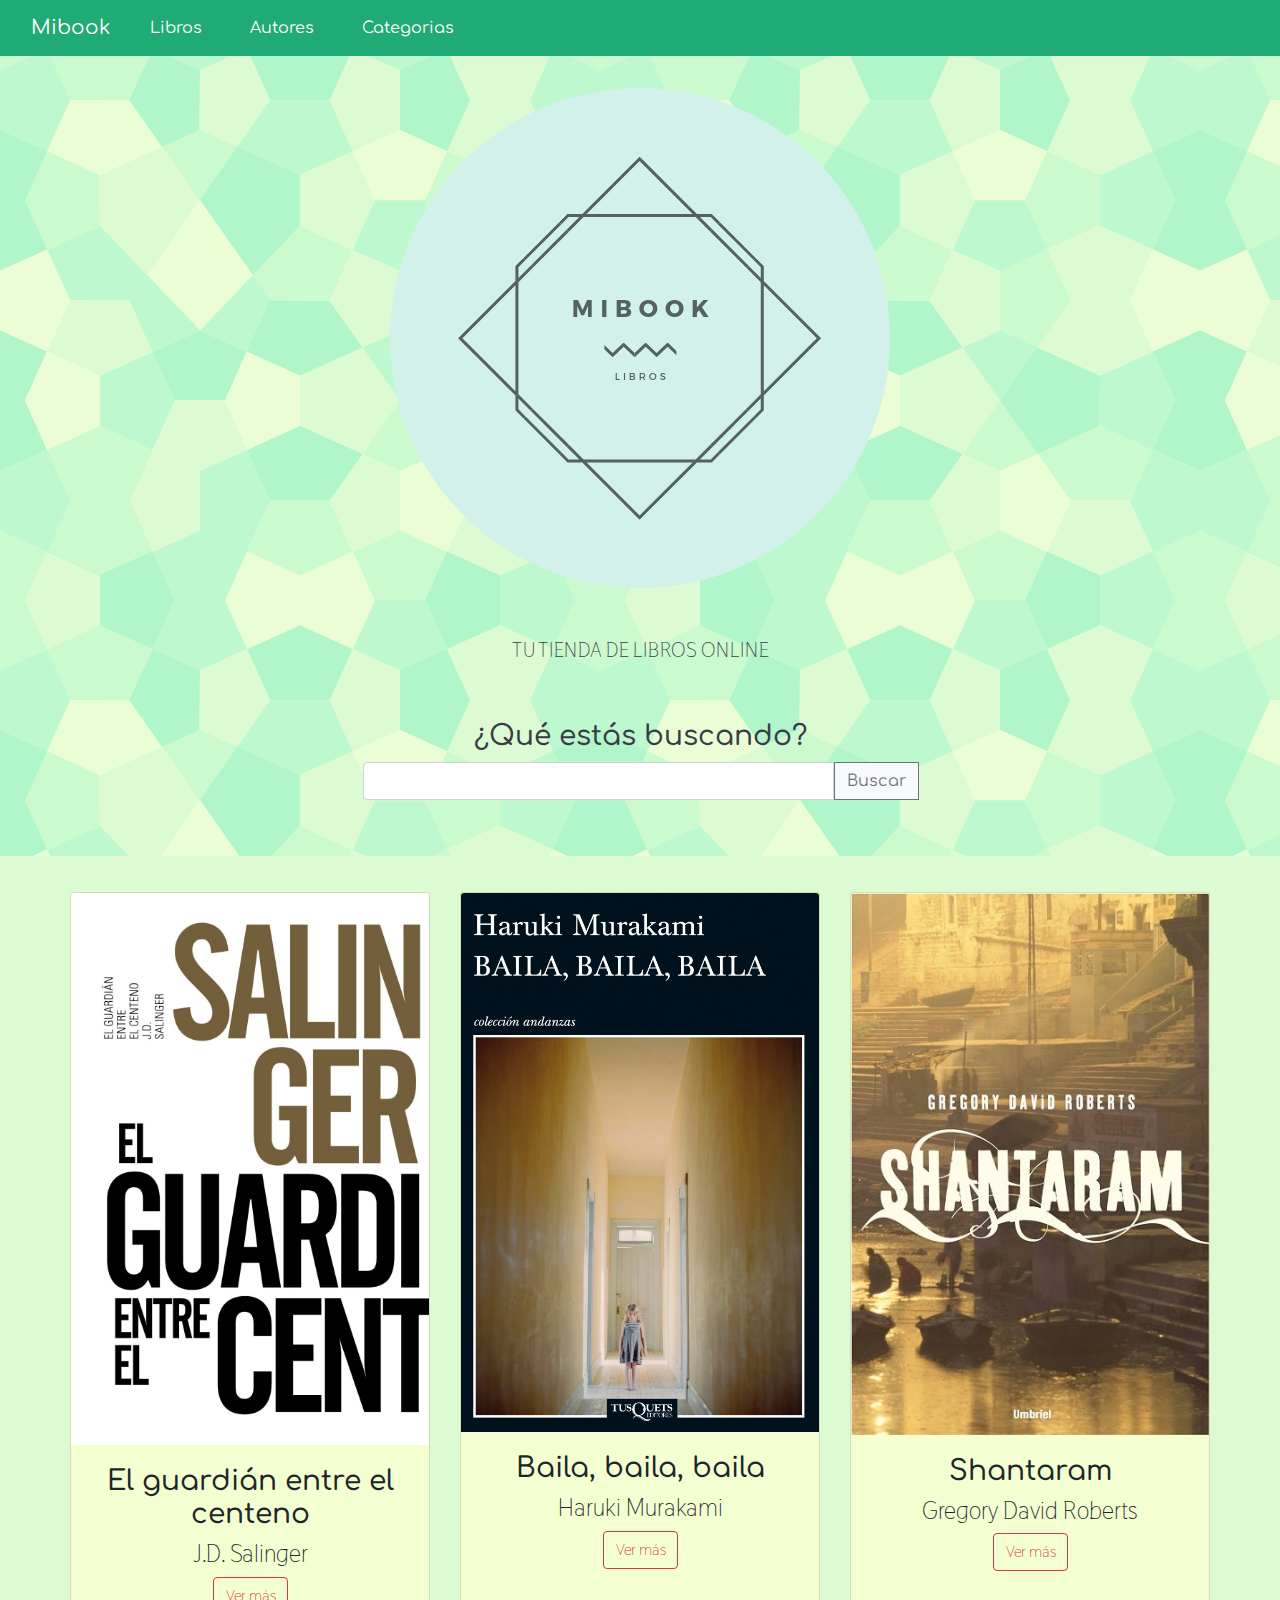
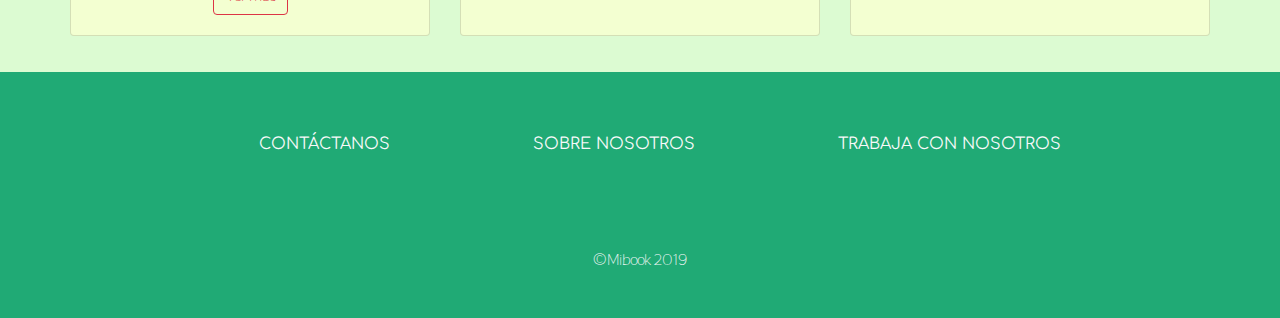
==== index.html @ ce4be976 "bootstrap" ====
<!DOCTYPE html>
<html lang="es">
<head>
	<meta charset="utf-8">
	<link rel="icon" type="image/png" href="mibook.png">
	<meta name="Libros" content="Libreria online">	
	<title>Mibook</title>
	<meta name="viewport" content="width=device-width, initial-scale=1, shrink-to-fit=no">
	<meta http-equiv="x-ua-compatible" content="ie-edge">
	<link rel="stylesheet" type="text/css" href="css/bootstrap.css">
	<link rel="stylesheet" type="text/css" href="stylepractica.css">
	<link href="https://fonts.googleapis.com/css?family=Comfortaa|Thasadith" rel="stylesheet">
	<link rel="stylesheet" href="https://use.fontawesome.com/releases/v5.8.1/css/all.css" integrity="sha384-50oBUHEmvpQ+1lW4y57PTFmhCaXp0ML5d60M1M7uH2+nqUivzIebhndOJK28anvf" crossorigin="anonymous">
</head>
<body>

<!--***********************************HEATHER********************************************-->	
	<header>

	<nav class="navbar navbar-expand-md bgbrand fixed-top mb-5">

	<div class="container-fluid">
		<button type="button" class="navbar-toggler" data-toggle="collapse" data-target="#myTogglerNav"><span class="navbar-toggler-icon"></span></button>
		<a class="navbar-brand" href="#">
		<i class="fas fa-book-open"></i> Mibook</a>

		<section class="collapse navbar-collapse" id="myTogglerNav">
	<div class="navbar-nav">
		
	<a class="nav-item nav-link mx-3" href="#">Libros</a>
	<a class="nav-item nav-link mx-3" href="#">Autores</a>
	<a class="nav-item nav-link mx-3" href="#">Categorias</a>

	</div>	
	</section>
	</div>

	</nav>

	<div class="header container-fluid">

		<div class="mt-5">
			<img class="rounded-circle" src="mibook.png">
		<h1>Tu tienda de libros online</h1>
	</div>
		<div>
			<h3 class="h3">¿Qué estás buscando?</h3>
		</div>

<div class="input-group mb-3 col-6 mx-auto">
  
  <input type="text" class="form-control" aria-label="Default" aria-describedby="inputGroup-sizing-default">
  <div class="input-group-prepend">
    <button class="btn btn-outline-secondary bg-light" type="button">Buscar</button>
  </div>
  
</div>
</div>

	</header>

<!--************************************MAIN************************************-->	
<main>
<article id="page-cards" class="page-section">

	<section class="layout-cards container">

		<div class="row justify-content-center">
			
			<div class="card-deck">

					<div class="card my-3">
					
						<img class="card-img-top img-fluid" src="guardian.jpg">
						<div class="card-body">			
							<h3>El guardián entre el centeno</h3>
							<h4>J.D. Salinger</h4>
							<a href="#" class="btn btn-outline-danger">Ver más</a>
						</div>

					</div>
		

					<div class="card my-3">
			
						<img class="card-img-top img-fluid" src="baila.jpg">
						<div class="card-body">
							<h3>Baila, baila, baila</h3>
							<h4>Haruki Murakami</h4>
							<a href="#" class="btn btn-outline-danger">Ver más</a>
						</div>
        		
        			
				</div>
		
		
					<div class="card my-3">
			
						<img class="card-img-top img-fluid" src="shantaram.jpg">
						<div class="card-body">
							<h3>Shantaram</h3>
							<h4>Gregory David Roberts</h4>
							<a href="#" class="btn btn-outline-danger">Ver más</a>
							</div>
						</div>
		
					</div>
				
			</div>

		</div>	

	</section>

</article>


	

   </main>

<!--************************************FOOTER***************************************-->
	<footer>
		<ul class="text-light">
			<li><a href="#"></a>Contáctanos</li>
			<li><a href="#"></a>Sobre nosotros</li>
			<li><a href="#"></a>Trabaja con nosotros</li>
		</ul>

		<div class="layout-social mb-3">

			<a class="text-light m-5" href="#"><i class="fab fa-instagram"></i></a>
			<a class="text-light m-5" href="#"><i class="fab fa-facebook"></i></a>
			<a class="text-light m-5" href="#"><i class="fab fa-twitter"></i></a>

		</div>

		<p class="text-light">&copy;Mibook 2019</p>
		</footer>
<!--************************************END*****************************************-->

	<script src="js/jquery-3.3.1.slim.min.js"></script>
	<script src="js/popper.min.js"></script>
	<script src="js/bootstrap.min.js"></script>

</body>
</html>
---- stylepractica.css ----
/*header*/
body { font-family: 'Comfortaa', sans-serif; }

header {  

	background-color: #7CD6BE;
	background-image: url(fondo.png);
	text-align: center;
	padding: 40px;
	color: #393C47;
}


header h1{ 

	padding: 50px; 
	font-family: 'Thasadith', sans-serif;
	text-transform: uppercase;
	font-size: 1.25em;}

header h2{
	
	display: inline-block;
	text-transform: uppercase;
	padding: 50px 100px 20px;
	font-family: 'Thasadith', sans-serif; 
}

/*main*/

main {

	background-color: #dcfbd2;
	font-family: 'Thasadith', sans-serif;
	text-align: center;
	padding: 20px;
}

h3 {

	font-family: 'Comfortaa', sans-serif;
}

main div {

	display: inline-block;
}

main img{

	width: 400px;
	height: 600px;
	
}

/*footer*/

footer { 

	background-color: #20AA75;
	text-align: center;
	padding: 30px;
	color: #393C47;
	font-family: 'Thasadith', sans-serif;

}
ul {

	list-style: none;
}

li {

	display: inline-block;
	text-transform: uppercase;
	padding: 30px 70px;
	font-family: 'Comfortaa', sans-serif;


}

.bgbrand {

	background-color:#20AA75; 
}

.navbar a{

	color:white;
} 

.navbar a:hover{

	color: #7CD6BE;
	
}

.layout-social {

	font-size: 1.25em;
}

.card {

	background-color: #F3FFD1;
}
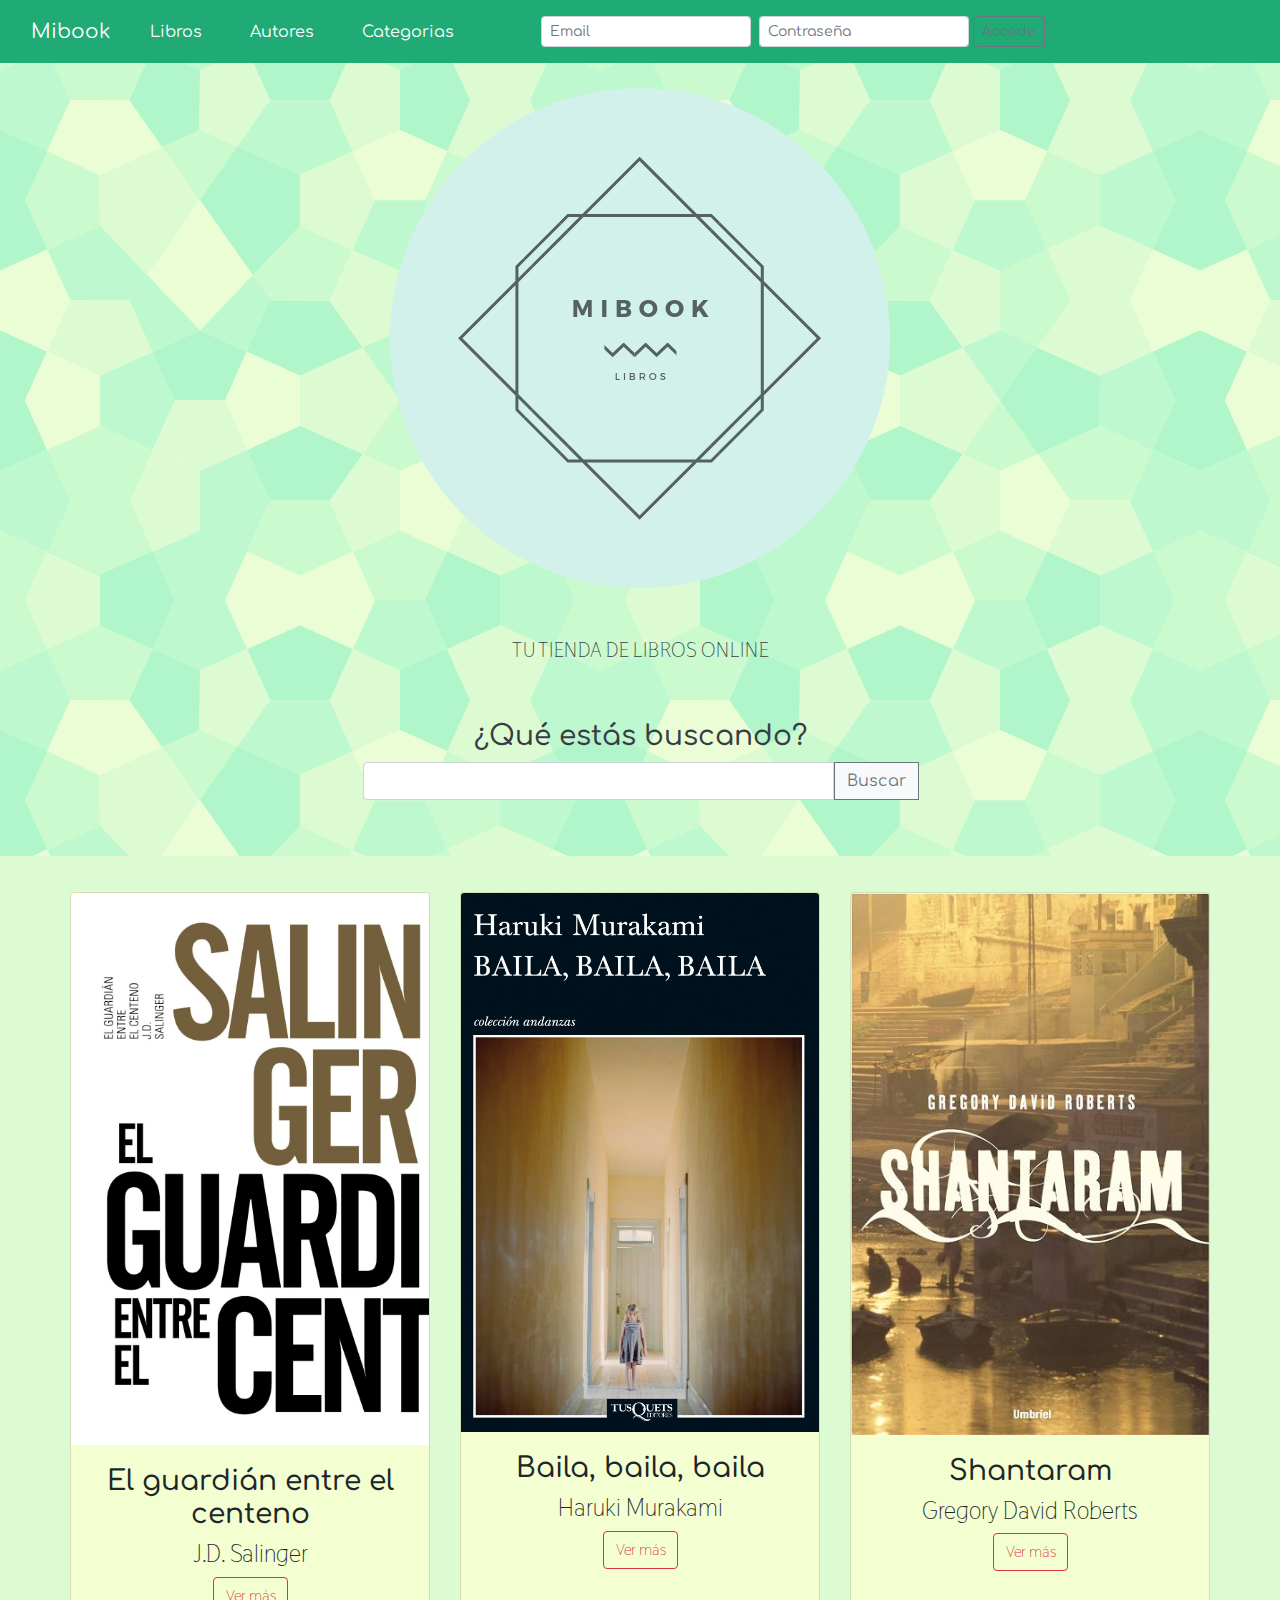
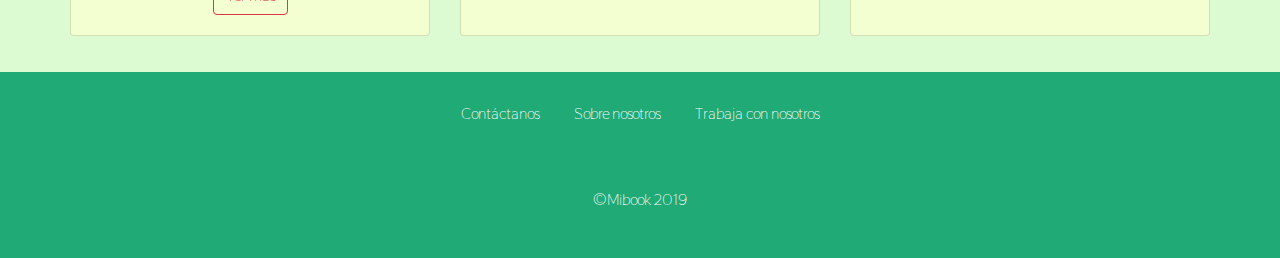
==== commit 099ff8c8: "added sign in" ====
--- a/index.html
+++ b/index.html
@@ -17,23 +17,40 @@
 <!--***********************************HEATHER********************************************-->	
 	<header>
 
-	<nav class="navbar navbar-expand-md bgbrand fixed-top mb-5">
 
-	<div class="container-fluid">
-		<button type="button" class="navbar-toggler" data-toggle="collapse" data-target="#myTogglerNav"><span class="navbar-toggler-icon"></span></button>
-		<a class="navbar-brand" href="#">
-		<i class="fas fa-book-open"></i> Mibook</a>
+		<nav class="navbar navbar-expand-md bgbrand fixed-top mb-5">
 
-		<section class="collapse navbar-collapse" id="myTogglerNav">
-	<div class="navbar-nav">
+			<div class="container-fluid">
+				<button type="button" class="navbar-toggler" data-toggle="collapse" data-target="#myTogglerNav">
+					<span class="fas fa-bars text-light"></span>
+				</button>
+				<a class="navbar-brand" href="index.html">
+				<i class="fas fa-book-open"></i> Mibook</a>
+
+				<section class="collapse navbar-collapse" id="myTogglerNav">
+					<div class="navbar-nav">
 		
-	<a class="nav-item nav-link mx-3" href="#">Libros</a>
-	<a class="nav-item nav-link mx-3" href="#">Autores</a>
-	<a class="nav-item nav-link mx-3" href="#">Categorias</a>
+					<a class="nav-item nav-link mx-3" href="libros.html">Libros</a>
+					<a class="nav-item nav-link mx-3" href="autores.html">Autores</a>
+					<a class="nav-item nav-link mx-3" href="categorias.html">Categorias</a>
 
-	</div>	
-	</section>
-	</div>
+					</div>	
+					<div class="container float-right">
+<form class="form-inline">
+  <div class="form-group mt-2">
+    <div class="form-group mr-sm-1 ml-sm-5 mb-2">
+    <label for="inputPassword2" class="sr-only">Email</label>
+    <input type="password" class="form-control form-control-sm" id="inputPassword2" placeholder="Email">
+  </div>
+  <div class="form-group mx-sm-1 mb-2">
+    <label for="inputPassword2" class="sr-only">Contraseña</label>
+    <input type="password" class="form-control form-control-sm" id="inputPassword2" placeholder="Contraseña">
+  </div>
+  <button type="submit" class="btn btn-outline-secondary mb-2 btn-sm">Accede</button>
+</form>
+	</div>					
+				</section>
+			</div>
 
 	</nav>
 
@@ -67,15 +84,14 @@
 
 		<div class="row justify-content-center">
 			
-			<div class="card-deck">
-
+				<div class="card-deck">
 					<div class="card my-3">
 					
 						<img class="card-img-top img-fluid" src="guardian.jpg">
 						<div class="card-body">			
 							<h3>El guardián entre el centeno</h3>
 							<h4>J.D. Salinger</h4>
-							<a href="#" class="btn btn-outline-danger">Ver más</a>
+							<a href="guardian.html" class="btn btn-outline-danger">Ver más</a>
 						</div>
 
 					</div>
@@ -87,7 +103,7 @@
 						<div class="card-body">
 							<h3>Baila, baila, baila</h3>
 							<h4>Haruki Murakami</h4>
-							<a href="#" class="btn btn-outline-danger">Ver más</a>
+							<a href="baila.html" class="btn btn-outline-danger">Ver más</a>
 						</div>
         		
         			
@@ -100,12 +116,10 @@
 						<div class="card-body">
 							<h3>Shantaram</h3>
 							<h4>Gregory David Roberts</h4>
-							<a href="#" class="btn btn-outline-danger">Ver más</a>
+							<a href="shant.html" class="btn btn-outline-danger">Ver más</a>
 							</div>
 						</div>
-		
-					</div>
-				
+				</div>
 			</div>
 
 		</div>	
@@ -121,13 +135,13 @@
 
 <!--************************************FOOTER***************************************-->
 	<footer>
-		<ul class="text-light">
-			<li><a href="#"></a>Contáctanos</li>
-			<li><a href="#"></a>Sobre nosotros</li>
-			<li><a href="#"></a>Trabaja con nosotros</li>
-		</ul>
+		<div>
+			<a class="text-light m-3" href="contacto.html">Contáctanos</a>
+			<a class="text-light m-3" href="nosotros.html">Sobre nosotros</a>
+			<a class="text-light m-3" href="trabajo.html">Trabaja con nosotros</a>
+		</div>
 
-		<div class="layout-social mb-3">
+		<div class="layout-social m-3">
 
 			<a class="text-light m-5" href="#"><i class="fab fa-instagram"></i></a>
 			<a class="text-light m-5" href="#"><i class="fab fa-facebook"></i></a>
